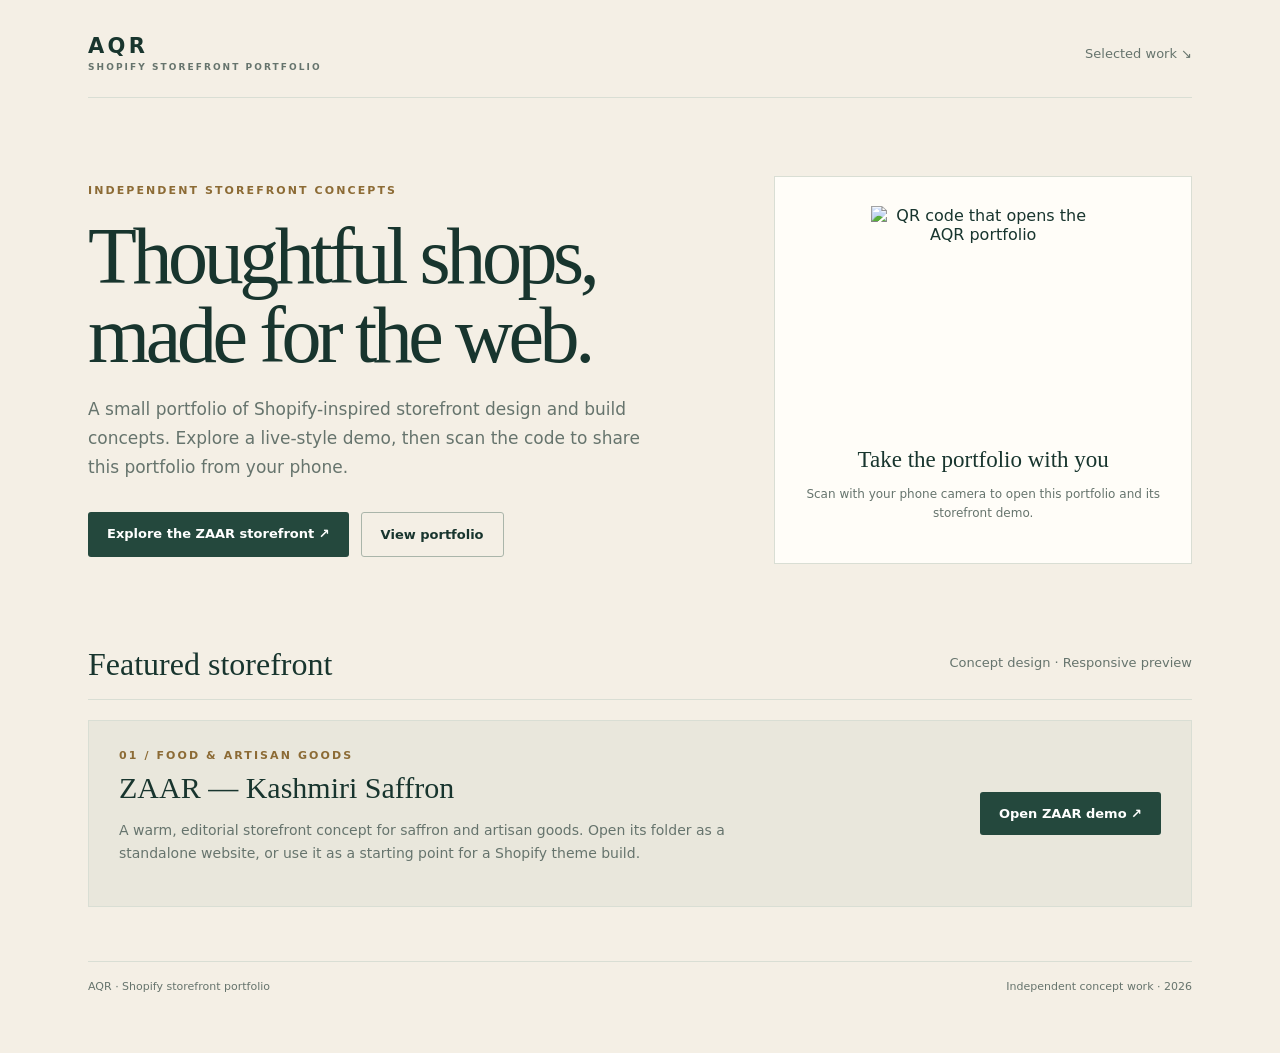
==== index.html @ f8a46d33 "Add initial HTML structure for portfolio page" ====
<!doctype html><html lang="en"><head><meta charset="utf-8"><meta name="viewport" content="width=device-width,initial-scale=1"><title>AQR — Shopify Storefront Portfolio</title><meta name="description" content="Explore AQR Shopify storefront concepts."><style>
:root{--ink:#18352e;--muted:#66746d;--paper:#f4efe5;--line:#d9ded4;--green:#24483d}*{box-sizing:border-box}body{margin:0;background:var(--paper);color:var(--ink);font-family:Inter,system-ui,sans-serif}a{color:inherit}.wrap{max-width:1160px;margin:auto;padding:26px 28px 60px}header{display:flex;justify-content:space-between;align-items:center;padding:8px 0 25px;border-bottom:1px solid var(--line)}.brand{font-size:21px;font-weight:850;letter-spacing:.16em;text-decoration:none}.brand small{display:block;font-size:9px;letter-spacing:.23em;color:var(--muted);margin-top:4px}.nav{font-size:13px;text-decoration:none;color:var(--muted)}.hero{display:grid;grid-template-columns:1.2fr .8fr;gap:60px;align-items:center;padding:78px 0}.eyebrow,.tag{font-size:11px;letter-spacing:.19em;text-transform:uppercase;color:#8c6b35;font-weight:750}h1{font-family:Georgia,serif;font-size:clamp(46px,7vw,80px);font-weight:500;letter-spacing:-.055em;line-height:.99;margin:20px 0}.intro{font-size:17px;line-height:1.7;max-width:570px;color:var(--muted)}.actions{display:flex;gap:12px;flex-wrap:wrap;margin-top:30px}.btn{display:inline-block;padding:14px 19px;border-radius:3px;font-size:13px;font-weight:700;text-decoration:none}.primary{background:var(--green);color:white}.secondary{border:1px solid #aab5aa}.qr{background:#fffdf8;padding:29px;text-align:center;border:1px solid var(--line)}.qr img{display:block;width:min(100%,224px);aspect-ratio:1;margin:0 auto 17px}.qr b{font:23px Georgia,serif}.qr p{font-size:12px;color:var(--muted);line-height:1.55}.head{display:flex;justify-content:space-between;align-items:end;border-bottom:1px solid var(--line);padding-bottom:16px;margin-bottom:20px}h2{font:500 32px Georgia,serif;margin:0}.head p{font-size:13px;color:var(--muted)}.project{display:grid;grid-template-columns:1fr auto;gap:24px;align-items:center;background:#e9e7dc;padding:28px 30px;border:1px solid var(--line)}h3{font:500 30px Georgia,serif;margin:9px 0}.project p{color:var(--muted);line-height:1.6;max-width:650px;font-size:14px}footer{margin-top:54px;padding-top:18px;border-top:1px solid var(--line);display:flex;justify-content:space-between;color:var(--muted);font-size:11px}@media(max-width:720px){.hero{grid-template-columns:1fr;gap:35px;padding:56px 0}.qr{max-width:360px}.head{display:block}.project{grid-template-columns:1fr}footer{gap:12px;flex-direction:column}}
</style></head><body><div class="wrap"><header><a class="brand" href="./">AQR<small>SHOPIFY STOREFRONT PORTFOLIO</small></a><a class="nav" href="#projects">Selected work ↘</a></header><main><section class="hero"><div><div class="eyebrow">Independent storefront concepts</div><h1>Thoughtful shops,<br>made for the web.</h1><p class="intro">A small portfolio of Shopify-inspired storefront design and build concepts. Explore a live-style demo, then scan the code to share this portfolio from your phone.</p><div class="actions"><a class="btn primary" href="./zaar/">Explore the ZAAR storefront ↗</a><a class="btn secondary" href="#projects">View portfolio</a></div></div><aside class="qr"><img id="portfolio-qr" alt="QR code that opens the AQR portfolio"><b>Take the portfolio with you</b><p>Scan with your phone camera to open this portfolio and its storefront demo.</p></aside></section><section id="projects"><div class="head"><h2>Featured storefront</h2><p>Concept design · Responsive preview</p></div><article class="project"><div><div class="tag">01 / Food &amp; artisan goods</div><h3>ZAAR — Kashmiri Saffron</h3><p>A warm, editorial storefront concept for saffron and artisan goods. Open its folder as a standalone website, or use it as a starting point for a Shopify theme build.</p></div><a class="btn primary" href="./zaar/">Open ZAAR demo ↗</a></article></section></main><footer><span>AQR · Shopify storefront portfolio</span><span>Independent concept work · 2026</span></footer></div><script>const url=new URL("./",location.href).href;document.getElementById("portfolio-qr").src="https://api.qrserver.com/v1/create-qr-code/?size=256x256&margin=8&data="+encodeURIComponent(url);</script></body></html>
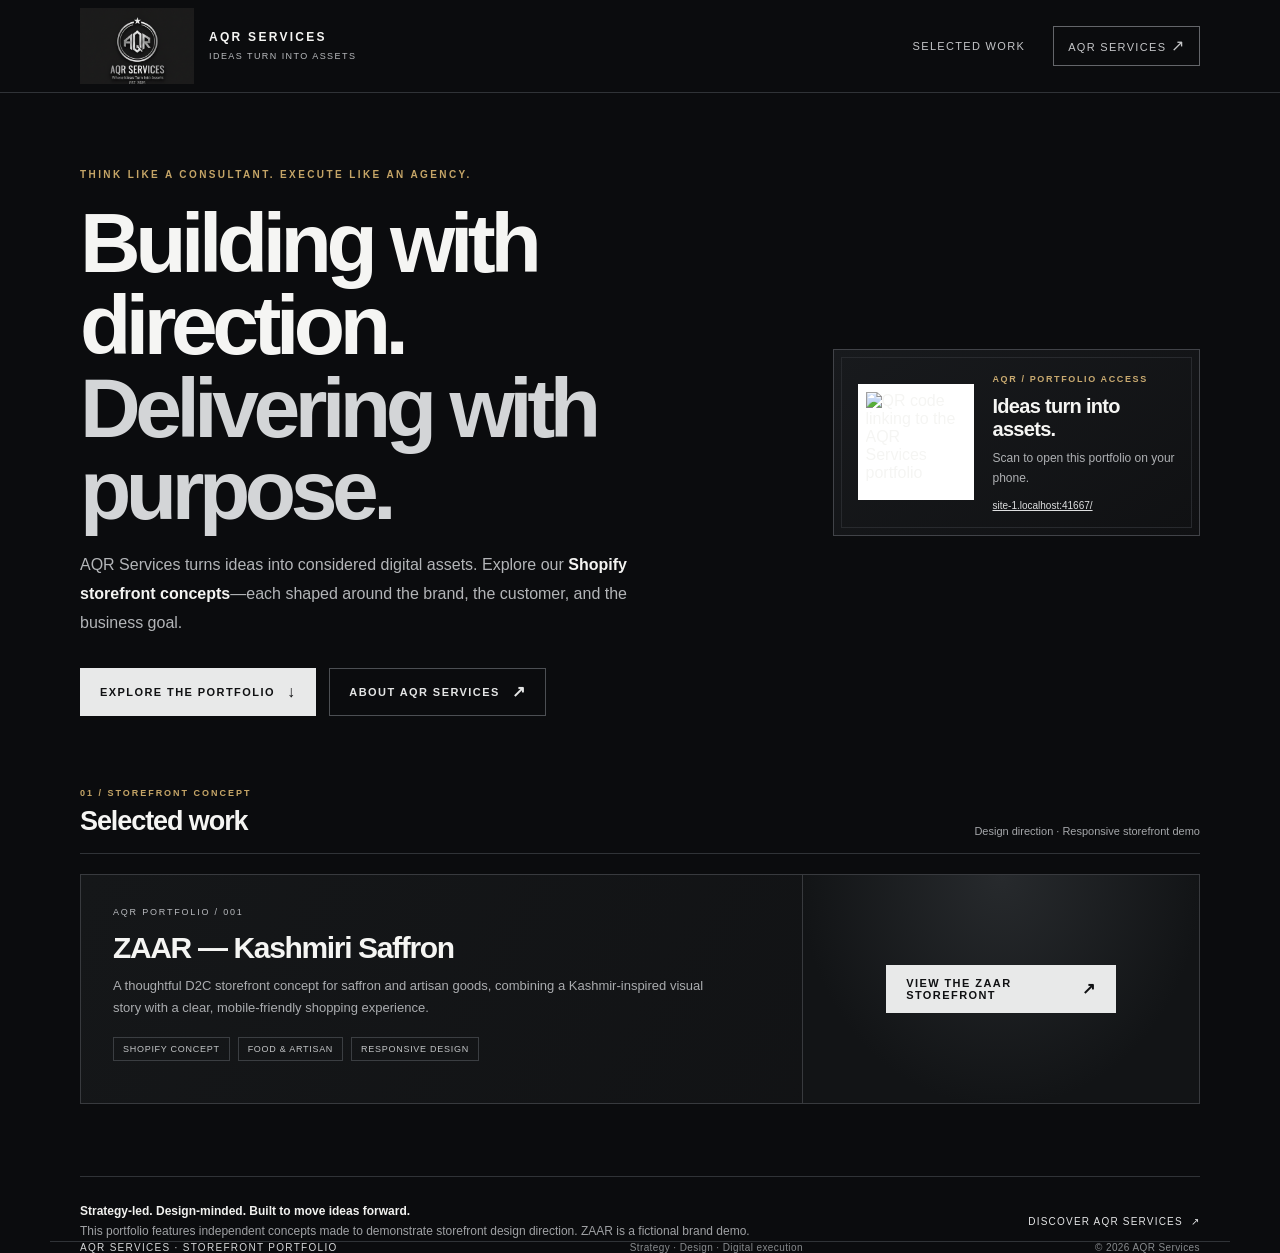
==== commit ca089fb3: "Update index.html" ====
--- a/index.html
+++ b/index.html
@@ -1,3 +1,48 @@
-<!doctype html><html lang="en"><head><meta charset="utf-8"><meta name="viewport" content="width=device-width,initial-scale=1"><title>AQR — Shopify Storefront Portfolio</title><meta name="description" content="Explore AQR Shopify storefront concepts."><style>
-:root{--ink:#18352e;--muted:#66746d;--paper:#f4efe5;--line:#d9ded4;--green:#24483d}*{box-sizing:border-box}body{margin:0;background:var(--paper);color:var(--ink);font-family:Inter,system-ui,sans-serif}a{color:inherit}.wrap{max-width:1160px;margin:auto;padding:26px 28px 60px}header{display:flex;justify-content:space-between;align-items:center;padding:8px 0 25px;border-bottom:1px solid var(--line)}.brand{font-size:21px;font-weight:850;letter-spacing:.16em;text-decoration:none}.brand small{display:block;font-size:9px;letter-spacing:.23em;color:var(--muted);margin-top:4px}.nav{font-size:13px;text-decoration:none;color:var(--muted)}.hero{display:grid;grid-template-columns:1.2fr .8fr;gap:60px;align-items:center;padding:78px 0}.eyebrow,.tag{font-size:11px;letter-spacing:.19em;text-transform:uppercase;color:#8c6b35;font-weight:750}h1{font-family:Georgia,serif;font-size:clamp(46px,7vw,80px);font-weight:500;letter-spacing:-.055em;line-height:.99;margin:20px 0}.intro{font-size:17px;line-height:1.7;max-width:570px;color:var(--muted)}.actions{display:flex;gap:12px;flex-wrap:wrap;margin-top:30px}.btn{display:inline-block;padding:14px 19px;border-radius:3px;font-size:13px;font-weight:700;text-decoration:none}.primary{background:var(--green);color:white}.secondary{border:1px solid #aab5aa}.qr{background:#fffdf8;padding:29px;text-align:center;border:1px solid var(--line)}.qr img{display:block;width:min(100%,224px);aspect-ratio:1;margin:0 auto 17px}.qr b{font:23px Georgia,serif}.qr p{font-size:12px;color:var(--muted);line-height:1.55}.head{display:flex;justify-content:space-between;align-items:end;border-bottom:1px solid var(--line);padding-bottom:16px;margin-bottom:20px}h2{font:500 32px Georgia,serif;margin:0}.head p{font-size:13px;color:var(--muted)}.project{display:grid;grid-template-columns:1fr auto;gap:24px;align-items:center;background:#e9e7dc;padding:28px 30px;border:1px solid var(--line)}h3{font:500 30px Georgia,serif;margin:9px 0}.project p{color:var(--muted);line-height:1.6;max-width:650px;font-size:14px}footer{margin-top:54px;padding-top:18px;border-top:1px solid var(--line);display:flex;justify-content:space-between;color:var(--muted);font-size:11px}@media(max-width:720px){.hero{grid-template-columns:1fr;gap:35px;padding:56px 0}.qr{max-width:360px}.head{display:block}.project{grid-template-columns:1fr}footer{gap:12px;flex-direction:column}}
-</style></head><body><div class="wrap"><header><a class="brand" href="./">AQR<small>SHOPIFY STOREFRONT PORTFOLIO</small></a><a class="nav" href="#projects">Selected work ↘</a></header><main><section class="hero"><div><div class="eyebrow">Independent storefront concepts</div><h1>Thoughtful shops,<br>made for the web.</h1><p class="intro">A small portfolio of Shopify-inspired storefront design and build concepts. Explore a live-style demo, then scan the code to share this portfolio from your phone.</p><div class="actions"><a class="btn primary" href="./zaar/">Explore the ZAAR storefront ↗</a><a class="btn secondary" href="#projects">View portfolio</a></div></div><aside class="qr"><img id="portfolio-qr" alt="QR code that opens the AQR portfolio"><b>Take the portfolio with you</b><p>Scan with your phone camera to open this portfolio and its storefront demo.</p></aside></section><section id="projects"><div class="head"><h2>Featured storefront</h2><p>Concept design · Responsive preview</p></div><article class="project"><div><div class="tag">01 / Food &amp; artisan goods</div><h3>ZAAR — Kashmiri Saffron</h3><p>A warm, editorial storefront concept for saffron and artisan goods. Open its folder as a standalone website, or use it as a starting point for a Shopify theme build.</p></div><a class="btn primary" href="./zaar/">Open ZAAR demo ↗</a></article></section></main><footer><span>AQR · Shopify storefront portfolio</span><span>Independent concept work · 2026</span></footer></div><script>const url=new URL("./",location.href).href;document.getElementById("portfolio-qr").src="https://api.qrserver.com/v1/create-qr-code/?size=256x256&margin=8&data="+encodeURIComponent(url);</script></body></html>
+<!doctype html>
+<html lang="en">
+<head>
+<meta charset="utf-8">
+<meta name="viewport" content="width=device-width,initial-scale=1">
+<meta name="theme-color" content="#0c0d0f">
+<meta name="description" content="AQR Services Shopify storefront portfolio: strategy-led concepts, design direction and storefront demos.">
+<title>AQR Services — Storefront Portfolio</title>
+<style>
+:root{color-scheme:dark;--bg:#0b0c0e;--surface:#111316;--surface2:#17191c;--line:#303337;--text:#f5f5f3;--muted:#a6a8ab;--silver:#d3d5d7;--accent:#c5a567;--max:1180px}
+*{box-sizing:border-box}html{scroll-behavior:smooth}body{margin:0;background:var(--bg);color:var(--text);font-family:Inter,Arial,sans-serif;-webkit-font-smoothing:antialiased}a{color:inherit}.shell{max-width:var(--max);padding:0 30px;margin:auto}
+.topbar{border-bottom:1px solid var(--line);background:#0b0c0e}.topbar-inner{min-height:92px;display:flex;align-items:center;justify-content:space-between;gap:28px}.identity{display:flex;align-items:center;gap:15px;text-decoration:none;min-width:0}.logo-window{position:relative;width:114px;height:76px;overflow:hidden;flex:none;background:#101113}.logo-window img{position:absolute;width:164px;height:164px;max-width:none;left:-25px;top:-39px;object-fit:cover}.wordmark{font-size:12px;line-height:1.4;font-weight:800;letter-spacing:.19em}.wordmark span{display:block;color:#b8babd;font-size:9px;font-weight:500;letter-spacing:.16em;margin-top:4px}.nav{display:flex;gap:28px;align-items:center}.nav a{font-size:11px;text-decoration:none;color:#c5c6c8;letter-spacing:.12em;text-transform:uppercase}.nav a:hover{color:#fff}.nav .site-link{border:1px solid #64666a;padding:11px 14px}
+.hero{display:grid;grid-template-columns:minmax(0,1.3fr) minmax(270px,.7fr);gap:70px;align-items:center;padding:76px 0 72px;min-height:475px}.eyebrow{font-size:10px;text-transform:uppercase;letter-spacing:.24em;color:var(--accent);font-weight:700}.hero h1{font-size:clamp(46px,7.4vw,84px);letter-spacing:-.065em;line-height:.98;margin:22px 0 20px;font-weight:760;max-width:760px}.hero h1 em{font-style:normal;color:var(--silver)}.lead{font-size:16px;line-height:1.8;color:#b3b5b8;max-width:600px}.lead strong{color:#f4f4f2;font-weight:600}.hero-actions{display:flex;align-items:center;gap:13px;flex-wrap:wrap;margin-top:30px}.btn{display:inline-flex;align-items:center;justify-content:center;gap:12px;min-height:48px;padding:0 19px;border:1px solid transparent;text-decoration:none;font-size:11px;text-transform:uppercase;letter-spacing:.13em;font-weight:750;transition:.2s}.btn-primary{background:#e8e9e9;color:#101113}.btn-primary:hover{background:#fff;transform:translateY(-2px)}.btn-quiet{border-color:#4c4f53;color:#e4e5e5}.btn-quiet:hover{border-color:#e4e5e5}.arrow{font-size:16px;line-height:1}
+.qr-panel{padding:24px;background:linear-gradient(145deg,#181a1d,#101113);border:1px solid #414348;position:relative}.qr-panel:before{content:"";position:absolute;inset:7px;border:1px solid #282a2e;pointer-events:none}.qr-inner{position:relative;display:grid;grid-template-columns:116px 1fr;gap:19px;align-items:center}.qr-frame{background:#fff;padding:8px;width:116px;height:116px}.qr-frame img{width:100%;height:100%;display:block}.qr-label{font-size:9px;text-transform:uppercase;letter-spacing:.18em;color:#c9aa70;font-weight:700}.qr-title{font-size:20px;line-height:1.16;letter-spacing:-.035em;font-weight:700;margin:11px 0 8px}.qr-copy{font-size:12px;line-height:1.6;color:#aeb0b3;margin:0}.qr-url{display:block;margin-top:12px;color:#dedfe0;font-size:10px;word-break:break-all}
+.section{padding:0 0 72px}.section-head{display:flex;justify-content:space-between;align-items:end;gap:20px;border-bottom:1px solid var(--line);padding-bottom:16px;margin-bottom:20px}.section-kicker{font-size:9px;text-transform:uppercase;letter-spacing:.22em;color:var(--accent);font-weight:700;margin-bottom:8px}.section-head h2{font-size:27px;letter-spacing:-.04em;margin:0;font-weight:650}.section-head p{font-size:11px;color:#a5a7aa;margin:0}
+.project{display:grid;grid-template-columns:1fr minmax(220px,.55fr);min-height:230px;border:1px solid #383a3e;background:linear-gradient(120deg,#151719,#101113);overflow:hidden}.project-info{padding:32px}.project-num{font-size:9px;letter-spacing:.2em;color:#b8babe;text-transform:uppercase}.project h3{font-size:30px;letter-spacing:-.045em;margin:14px 0 10px}.project p{font-size:13px;line-height:1.7;color:#aaacaf;max-width:620px;margin:0}.tags{display:flex;gap:8px;flex-wrap:wrap;margin-top:18px}.tags span{border:1px solid #3b3e42;color:#c3c5c7;padding:6px 9px;font-size:9px;letter-spacing:.08em;text-transform:uppercase}.project-action{border-left:1px solid #383a3e;padding:30px;display:flex;align-items:center;justify-content:center;background:radial-gradient(ellipse at 50% 0%,#272a2d 0,#121416 72%)}.project-action .btn{width:100%;max-width:230px}
+.brand-note{display:grid;grid-template-columns:1fr auto;gap:24px;align-items:center;border-top:1px solid var(--line);padding:24px 0 0;color:#9fa1a4;font-size:12px;line-height:1.7}.brand-note strong{color:#f1f1ef}.brand-note a{font-size:10px;text-transform:uppercase;letter-spacing:.12em;text-decoration:none;color:#e3e4e5;white-space:nowrap}
+footer{border-top:1px solid var(--line);padding:20px 0 30px;display:flex;justify-content:space-between;gap:18px;color:#888b8e;font-size:10px;letter-spacing:.04em}.footer-brand{color:#d6d7d8;letter-spacing:.13em;text-transform:uppercase}
+@media(max-width:760px){.shell{padding:0 20px}.topbar-inner{min-height:78px}.logo-window{width:90px;height:64px}.logo-window img{width:142px;height:142px;left:-26px;top:-36px}.nav{gap:14px}.nav a:not(.site-link){display:none}.hero{grid-template-columns:1fr;gap:34px;padding:55px 0 48px;min-height:auto}.hero h1{font-size:clamp(45px,13vw,68px)}.qr-panel{max-width:460px}.section{padding-bottom:52px}.section-head{align-items:start;flex-direction:column;gap:8px}.project{grid-template-columns:1fr}.project-info{padding:25px}.project-action{border-left:0;border-top:1px solid #383a3e;justify-content:flex-start;padding:22px 25px}.project-action .btn{max-width:none}.brand-note{grid-template-columns:1fr;gap:12px}.brand-note a{justify-self:start}footer{flex-direction:column}}
+@media(max-width:420px){.qr-panel{padding:17px}.qr-inner{grid-template-columns:96px 1fr;gap:13px}.qr-frame{width:96px;height:96px}.qr-title{font-size:17px}.qr-copy{font-size:11px}.wordmark{font-size:10px}.logo-window{width:78px}}
+</style>
+</head>
+<body>
+<header class="topbar"><div class="shell topbar-inner">
+<a class="identity" href="./" aria-label="AQR Services portfolio homepage"><span class="logo-window"><img src="./aqr-primary-logo.png" alt="AQR Services logo"></span><span class="wordmark">AQR SERVICES<span>IDEAS TURN INTO ASSETS</span></span></a>
+<nav class="nav" aria-label="Main navigation"><a href="#work">Selected work</a><a class="site-link" href="https://aqrservices.in/" target="_blank" rel="noopener">AQR Services <span class="arrow">↗</span></a></nav>
+</div></header>
+<main class="shell">
+<section class="hero">
+<div><div class="eyebrow">Think like a consultant. Execute like an agency.</div><h1>Building with direction.<br><em>Delivering with purpose.</em></h1><p class="lead">AQR Services turns ideas into considered digital assets. Explore our <strong>Shopify storefront concepts</strong>—each shaped around the brand, the customer, and the business goal.</p><div class="hero-actions"><a class="btn btn-primary" href="#work">Explore the portfolio <span class="arrow">↓</span></a><a class="btn btn-quiet" href="https://aqrservices.in/" target="_blank" rel="noopener">About AQR Services <span class="arrow">↗</span></a></div></div>
+<aside class="qr-panel" aria-label="Share this portfolio by QR code"><div class="qr-inner"><div class="qr-frame"><img id="portfolio-qr" alt="QR code linking to the AQR Services portfolio"></div><div><div class="qr-label">AQR / Portfolio access</div><div class="qr-title">Ideas turn into assets.</div><p class="qr-copy">Scan to open this portfolio on your phone.</p><a class="qr-url" id="portfolio-url" href="./">Loading portfolio link…</a></div></div></aside>
+</section>
+<section class="section" id="work"><div class="section-head"><div><div class="section-kicker">01 / Storefront concept</div><h2>Selected work</h2></div><p>Design direction · Responsive storefront demo</p></div>
+<article class="project"><div class="project-info"><div class="project-num">AQR Portfolio / 001</div><h3>ZAAR — Kashmiri Saffron</h3><p>A thoughtful D2C storefront concept for saffron and artisan goods, combining a Kashmir-inspired visual story with a clear, mobile-friendly shopping experience.</p><div class="tags"><span>Shopify concept</span><span>Food &amp; artisan</span><span>Responsive design</span></div></div><div class="project-action"><a class="btn btn-primary" href="./zaar/">View the ZAAR storefront <span class="arrow">↗</span></a></div></article>
+</section>
+<div class="brand-note"><div><strong>Strategy-led. Design-minded. Built to move ideas forward.</strong><br>This portfolio features independent concepts made to demonstrate storefront design direction. ZAAR is a fictional brand demo.</div><a href="https://aqrservices.in/" target="_blank" rel="noopener">Discover AQR Services&nbsp; ↗</a></div>
+</main>
+<footer class="shell"><span class="footer-brand">AQR Services · Storefront Portfolio</span><span>Strategy · Design · Digital execution</span><span>© 2026 AQR Services</span></footer>
+<script>
+const pageUrl=new URL("./",location.href).href;
+const qrUrl="https://api.qrserver.com/v1/create-qr-code/?size=256x256&margin=6&data="+encodeURIComponent(pageUrl);
+document.getElementById("portfolio-qr").src=qrUrl;
+const urlLabel=document.getElementById("portfolio-url");
+urlLabel.href=pageUrl;
+urlLabel.textContent=new URL(pageUrl).host+new URL(pageUrl).pathname;
+</script>
+</body>
+</html>
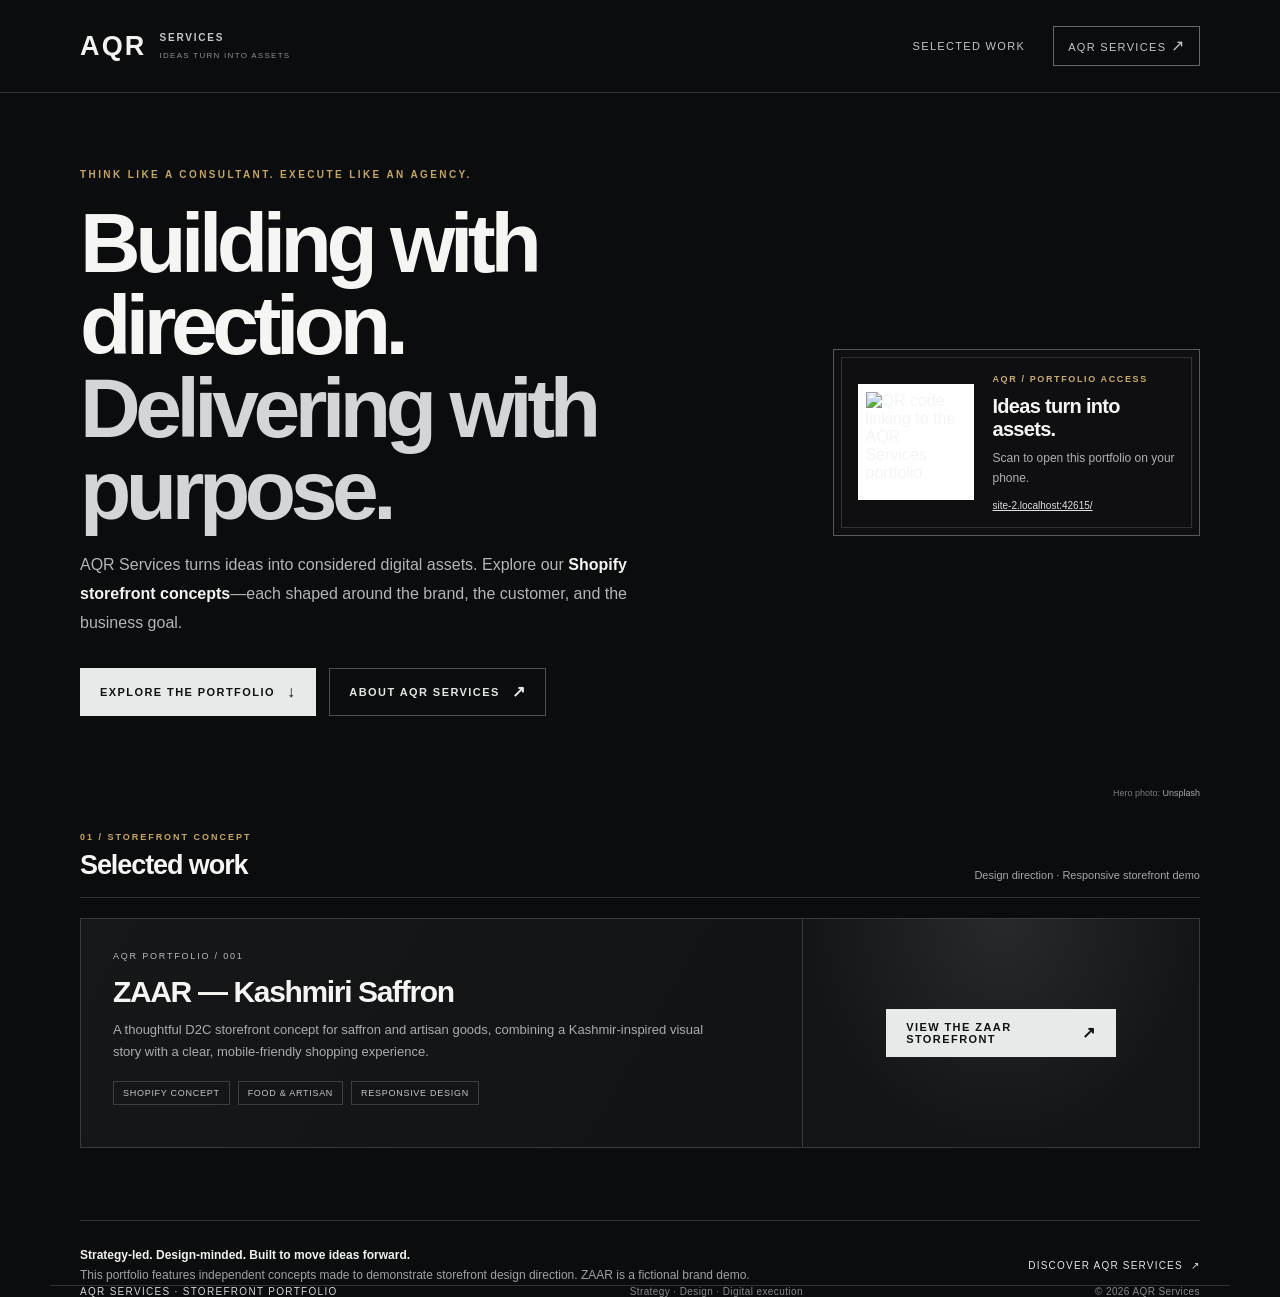
==== commit 4a0373a6: "Use a photo hero and simplify the AQR header" ====
--- a/index.html
+++ b/index.html
@@ -9,20 +9,22 @@
 <style>
 :root{color-scheme:dark;--bg:#0b0c0e;--surface:#111316;--surface2:#17191c;--line:#303337;--text:#f5f5f3;--muted:#a6a8ab;--silver:#d3d5d7;--accent:#c5a567;--max:1180px}
 *{box-sizing:border-box}html{scroll-behavior:smooth}body{margin:0;background:var(--bg);color:var(--text);font-family:Inter,Arial,sans-serif;-webkit-font-smoothing:antialiased}a{color:inherit}.shell{max-width:var(--max);padding:0 30px;margin:auto}
-.topbar{border-bottom:1px solid var(--line);background:#0b0c0e}.topbar-inner{min-height:92px;display:flex;align-items:center;justify-content:space-between;gap:28px}.identity{display:flex;align-items:center;gap:15px;text-decoration:none;min-width:0}.logo-window{position:relative;width:114px;height:76px;overflow:hidden;flex:none;background:#101113}.logo-window img{position:absolute;width:164px;height:164px;max-width:none;left:-25px;top:-39px;object-fit:cover}.wordmark{font-size:12px;line-height:1.4;font-weight:800;letter-spacing:.19em}.wordmark span{display:block;color:#b8babd;font-size:9px;font-weight:500;letter-spacing:.16em;margin-top:4px}.nav{display:flex;gap:28px;align-items:center}.nav a{font-size:11px;text-decoration:none;color:#c5c6c8;letter-spacing:.12em;text-transform:uppercase}.nav a:hover{color:#fff}.nav .site-link{border:1px solid #64666a;padding:11px 14px}
-.hero{display:grid;grid-template-columns:minmax(0,1.3fr) minmax(270px,.7fr);gap:70px;align-items:center;padding:76px 0 72px;min-height:475px}.eyebrow{font-size:10px;text-transform:uppercase;letter-spacing:.24em;color:var(--accent);font-weight:700}.hero h1{font-size:clamp(46px,7.4vw,84px);letter-spacing:-.065em;line-height:.98;margin:22px 0 20px;font-weight:760;max-width:760px}.hero h1 em{font-style:normal;color:var(--silver)}.lead{font-size:16px;line-height:1.8;color:#b3b5b8;max-width:600px}.lead strong{color:#f4f4f2;font-weight:600}.hero-actions{display:flex;align-items:center;gap:13px;flex-wrap:wrap;margin-top:30px}.btn{display:inline-flex;align-items:center;justify-content:center;gap:12px;min-height:48px;padding:0 19px;border:1px solid transparent;text-decoration:none;font-size:11px;text-transform:uppercase;letter-spacing:.13em;font-weight:750;transition:.2s}.btn-primary{background:#e8e9e9;color:#101113}.btn-primary:hover{background:#fff;transform:translateY(-2px)}.btn-quiet{border-color:#4c4f53;color:#e4e5e5}.btn-quiet:hover{border-color:#e4e5e5}.arrow{font-size:16px;line-height:1}
-.qr-panel{padding:24px;background:linear-gradient(145deg,#181a1d,#101113);border:1px solid #414348;position:relative}.qr-panel:before{content:"";position:absolute;inset:7px;border:1px solid #282a2e;pointer-events:none}.qr-inner{position:relative;display:grid;grid-template-columns:116px 1fr;gap:19px;align-items:center}.qr-frame{background:#fff;padding:8px;width:116px;height:116px}.qr-frame img{width:100%;height:100%;display:block}.qr-label{font-size:9px;text-transform:uppercase;letter-spacing:.18em;color:#c9aa70;font-weight:700}.qr-title{font-size:20px;line-height:1.16;letter-spacing:-.035em;font-weight:700;margin:11px 0 8px}.qr-copy{font-size:12px;line-height:1.6;color:#aeb0b3;margin:0}.qr-url{display:block;margin-top:12px;color:#dedfe0;font-size:10px;word-break:break-all}
+.topbar{border-bottom:1px solid var(--line);background:#0b0c0e}.topbar-inner{min-height:92px;display:flex;align-items:center;justify-content:space-between;gap:28px}.identity{display:flex;align-items:center;gap:13px;text-decoration:none;min-width:0}.monogram{font-size:27px;font-weight:900;letter-spacing:.08em;color:#f2f2f0}.wordmark{font-size:10px;line-height:1.4;font-weight:700;letter-spacing:.18em;color:#c5c7c9;text-transform:uppercase}.wordmark span{display:block;color:#8d9093;font-size:8px;font-weight:500;letter-spacing:.16em;margin-top:5px}.nav{display:flex;gap:28px;align-items:center}.nav a{font-size:11px;text-decoration:none;color:#c5c6c8;letter-spacing:.12em;text-transform:uppercase}.nav a:hover{color:#fff}.nav .site-link{border:1px solid #64666a;padding:11px 14px}
+.hero{position:relative;isolation:isolate;display:grid;grid-template-columns:minmax(0,1.3fr) minmax(270px,.7fr);gap:70px;align-items:center;padding:76px 0 72px;min-height:490px}.hero:before{content:"";position:absolute;z-index:-1;top:0;bottom:0;left:50%;transform:translateX(-50vw);width:100vw;background-image:linear-gradient(90deg,#0b0c0e 0%,rgba(11,12,14,.96) 28%,rgba(11,12,14,.76) 58%,rgba(11,12,14,.58) 100%),linear-gradient(0deg,#0b0c0e 0%,rgba(11,12,14,.08) 38%,rgba(11,12,14,.22) 100%),url("https://images.unsplash.com/photo-1691073121676-1ab3a6d3d743?auto=format&fit=crop&w=1800&q=80");background-size:cover;background-position:center,right center;background-repeat:no-repeat}
+.eyebrow{font-size:10px;text-transform:uppercase;letter-spacing:.24em;color:var(--accent);font-weight:700}.hero h1{font-size:clamp(46px,7.4vw,84px);letter-spacing:-.065em;line-height:.98;margin:22px 0 20px;font-weight:760;max-width:760px}.hero h1 em{font-style:normal;color:var(--silver)}.lead{font-size:16px;line-height:1.8;color:#b3b5b8;max-width:600px}.lead strong{color:#f4f4f2;font-weight:600}.hero-actions{display:flex;align-items:center;gap:13px;flex-wrap:wrap;margin-top:30px}.btn{display:inline-flex;align-items:center;justify-content:center;gap:12px;min-height:48px;padding:0 19px;border:1px solid transparent;text-decoration:none;font-size:11px;text-transform:uppercase;letter-spacing:.13em;font-weight:750;transition:.2s}.btn-primary{background:#e8e9e9;color:#101113}.btn-primary:hover{background:#fff;transform:translateY(-2px)}.btn-quiet{border-color:#4c4f53;color:#e4e5e5}.btn-quiet:hover{border-color:#e4e5e5}.arrow{font-size:16px;line-height:1}
+.qr-panel{padding:24px;background:rgba(16,17,19,.88);backdrop-filter:blur(8px);border:1px solid #55585d;position:relative}.qr-panel:before{content:"";position:absolute;inset:7px;border:1px solid #303236;pointer-events:none}.qr-inner{position:relative;display:grid;grid-template-columns:116px 1fr;gap:19px;align-items:center}.qr-frame{background:#fff;padding:8px;width:116px;height:116px}.qr-frame img{width:100%;height:100%;display:block}.qr-label{font-size:9px;text-transform:uppercase;letter-spacing:.18em;color:#c9aa70;font-weight:700}.qr-title{font-size:20px;line-height:1.16;letter-spacing:-.035em;font-weight:700;margin:11px 0 8px}.qr-copy{font-size:12px;line-height:1.6;color:#aeb0b3;margin:0}.qr-url{display:block;margin-top:12px;color:#dedfe0;font-size:10px;word-break:break-all}
+.photo-credit{font-size:9px;color:#777b80;text-align:right;padding:0 0 34px}.photo-credit a{color:#a6a8ab;text-decoration:none}.photo-credit a:hover{color:#fff}
 .section{padding:0 0 72px}.section-head{display:flex;justify-content:space-between;align-items:end;gap:20px;border-bottom:1px solid var(--line);padding-bottom:16px;margin-bottom:20px}.section-kicker{font-size:9px;text-transform:uppercase;letter-spacing:.22em;color:var(--accent);font-weight:700;margin-bottom:8px}.section-head h2{font-size:27px;letter-spacing:-.04em;margin:0;font-weight:650}.section-head p{font-size:11px;color:#a5a7aa;margin:0}
 .project{display:grid;grid-template-columns:1fr minmax(220px,.55fr);min-height:230px;border:1px solid #383a3e;background:linear-gradient(120deg,#151719,#101113);overflow:hidden}.project-info{padding:32px}.project-num{font-size:9px;letter-spacing:.2em;color:#b8babe;text-transform:uppercase}.project h3{font-size:30px;letter-spacing:-.045em;margin:14px 0 10px}.project p{font-size:13px;line-height:1.7;color:#aaacaf;max-width:620px;margin:0}.tags{display:flex;gap:8px;flex-wrap:wrap;margin-top:18px}.tags span{border:1px solid #3b3e42;color:#c3c5c7;padding:6px 9px;font-size:9px;letter-spacing:.08em;text-transform:uppercase}.project-action{border-left:1px solid #383a3e;padding:30px;display:flex;align-items:center;justify-content:center;background:radial-gradient(ellipse at 50% 0%,#272a2d 0,#121416 72%)}.project-action .btn{width:100%;max-width:230px}
 .brand-note{display:grid;grid-template-columns:1fr auto;gap:24px;align-items:center;border-top:1px solid var(--line);padding:24px 0 0;color:#9fa1a4;font-size:12px;line-height:1.7}.brand-note strong{color:#f1f1ef}.brand-note a{font-size:10px;text-transform:uppercase;letter-spacing:.12em;text-decoration:none;color:#e3e4e5;white-space:nowrap}
 footer{border-top:1px solid var(--line);padding:20px 0 30px;display:flex;justify-content:space-between;gap:18px;color:#888b8e;font-size:10px;letter-spacing:.04em}.footer-brand{color:#d6d7d8;letter-spacing:.13em;text-transform:uppercase}
-@media(max-width:760px){.shell{padding:0 20px}.topbar-inner{min-height:78px}.logo-window{width:90px;height:64px}.logo-window img{width:142px;height:142px;left:-26px;top:-36px}.nav{gap:14px}.nav a:not(.site-link){display:none}.hero{grid-template-columns:1fr;gap:34px;padding:55px 0 48px;min-height:auto}.hero h1{font-size:clamp(45px,13vw,68px)}.qr-panel{max-width:460px}.section{padding-bottom:52px}.section-head{align-items:start;flex-direction:column;gap:8px}.project{grid-template-columns:1fr}.project-info{padding:25px}.project-action{border-left:0;border-top:1px solid #383a3e;justify-content:flex-start;padding:22px 25px}.project-action .btn{max-width:none}.brand-note{grid-template-columns:1fr;gap:12px}.brand-note a{justify-self:start}footer{flex-direction:column}}
-@media(max-width:420px){.qr-panel{padding:17px}.qr-inner{grid-template-columns:96px 1fr;gap:13px}.qr-frame{width:96px;height:96px}.qr-title{font-size:17px}.qr-copy{font-size:11px}.wordmark{font-size:10px}.logo-window{width:78px}}
+@media(max-width:760px){.shell{padding:0 20px}.topbar-inner{min-height:78px}.nav{gap:14px}.nav a:not(.site-link){display:none}.hero{grid-template-columns:1fr;gap:34px;padding:55px 0 35px;min-height:auto}.hero:before{background-image:linear-gradient(90deg,rgba(11,12,14,.94),rgba(11,12,14,.74)),linear-gradient(0deg,#0b0c0e 0%,transparent 55%),url("https://images.unsplash.com/photo-1691073121676-1ab3a6d3d743?auto=format&fit=crop&w=1200&q=80");background-position:center,right center}.hero h1{font-size:clamp(45px,13vw,68px)}.qr-panel{max-width:460px}.photo-credit{padding-bottom:28px}.section{padding-bottom:52px}.section-head{align-items:start;flex-direction:column;gap:8px}.project{grid-template-columns:1fr}.project-info{padding:25px}.project-action{border-left:0;border-top:1px solid #383a3e;justify-content:flex-start;padding:22px 25px}.project-action .btn{max-width:none}.brand-note{grid-template-columns:1fr;gap:12px}.brand-note a{justify-self:start}footer{flex-direction:column}}
+@media(max-width:420px){.qr-panel{padding:17px}.qr-inner{grid-template-columns:96px 1fr;gap:13px}.qr-frame{width:96px;height:96px}.qr-title{font-size:17px}.qr-copy{font-size:11px}.monogram{font-size:23px}}
 </style>
 </head>
 <body>
 <header class="topbar"><div class="shell topbar-inner">
-<a class="identity" href="./" aria-label="AQR Services portfolio homepage"><span class="logo-window"><img src="./aqr-primary-logo.png" alt="AQR Services logo"></span><span class="wordmark">AQR SERVICES<span>IDEAS TURN INTO ASSETS</span></span></a>
+<a class="identity" href="./" aria-label="AQR Services portfolio homepage"><span class="monogram">AQR</span><span class="wordmark">Services<span>Ideas turn into assets</span></span></a>
 <nav class="nav" aria-label="Main navigation"><a href="#work">Selected work</a><a class="site-link" href="https://aqrservices.in/" target="_blank" rel="noopener">AQR Services <span class="arrow">↗</span></a></nav>
 </div></header>
 <main class="shell">
@@ -30,6 +32,7 @@
 <div><div class="eyebrow">Think like a consultant. Execute like an agency.</div><h1>Building with direction.<br><em>Delivering with purpose.</em></h1><p class="lead">AQR Services turns ideas into considered digital assets. Explore our <strong>Shopify storefront concepts</strong>—each shaped around the brand, the customer, and the business goal.</p><div class="hero-actions"><a class="btn btn-primary" href="#work">Explore the portfolio <span class="arrow">↓</span></a><a class="btn btn-quiet" href="https://aqrservices.in/" target="_blank" rel="noopener">About AQR Services <span class="arrow">↗</span></a></div></div>
 <aside class="qr-panel" aria-label="Share this portfolio by QR code"><div class="qr-inner"><div class="qr-frame"><img id="portfolio-qr" alt="QR code linking to the AQR Services portfolio"></div><div><div class="qr-label">AQR / Portfolio access</div><div class="qr-title">Ideas turn into assets.</div><p class="qr-copy">Scan to open this portfolio on your phone.</p><a class="qr-url" id="portfolio-url" href="./">Loading portfolio link…</a></div></div></aside>
 </section>
+<div class="photo-credit">Hero photo: <a href="https://unsplash.com/es/fotos/una-computadora-portatil-sentada-encima-de-un-escritorio-de-madera-jpHkIA2q9mE" target="_blank" rel="noopener">Unsplash</a></div>
 <section class="section" id="work"><div class="section-head"><div><div class="section-kicker">01 / Storefront concept</div><h2>Selected work</h2></div><p>Design direction · Responsive storefront demo</p></div>
 <article class="project"><div class="project-info"><div class="project-num">AQR Portfolio / 001</div><h3>ZAAR — Kashmiri Saffron</h3><p>A thoughtful D2C storefront concept for saffron and artisan goods, combining a Kashmir-inspired visual story with a clear, mobile-friendly shopping experience.</p><div class="tags"><span>Shopify concept</span><span>Food &amp; artisan</span><span>Responsive design</span></div></div><div class="project-action"><a class="btn btn-primary" href="./zaar/">View the ZAAR storefront <span class="arrow">↗</span></a></div></article>
 </section>
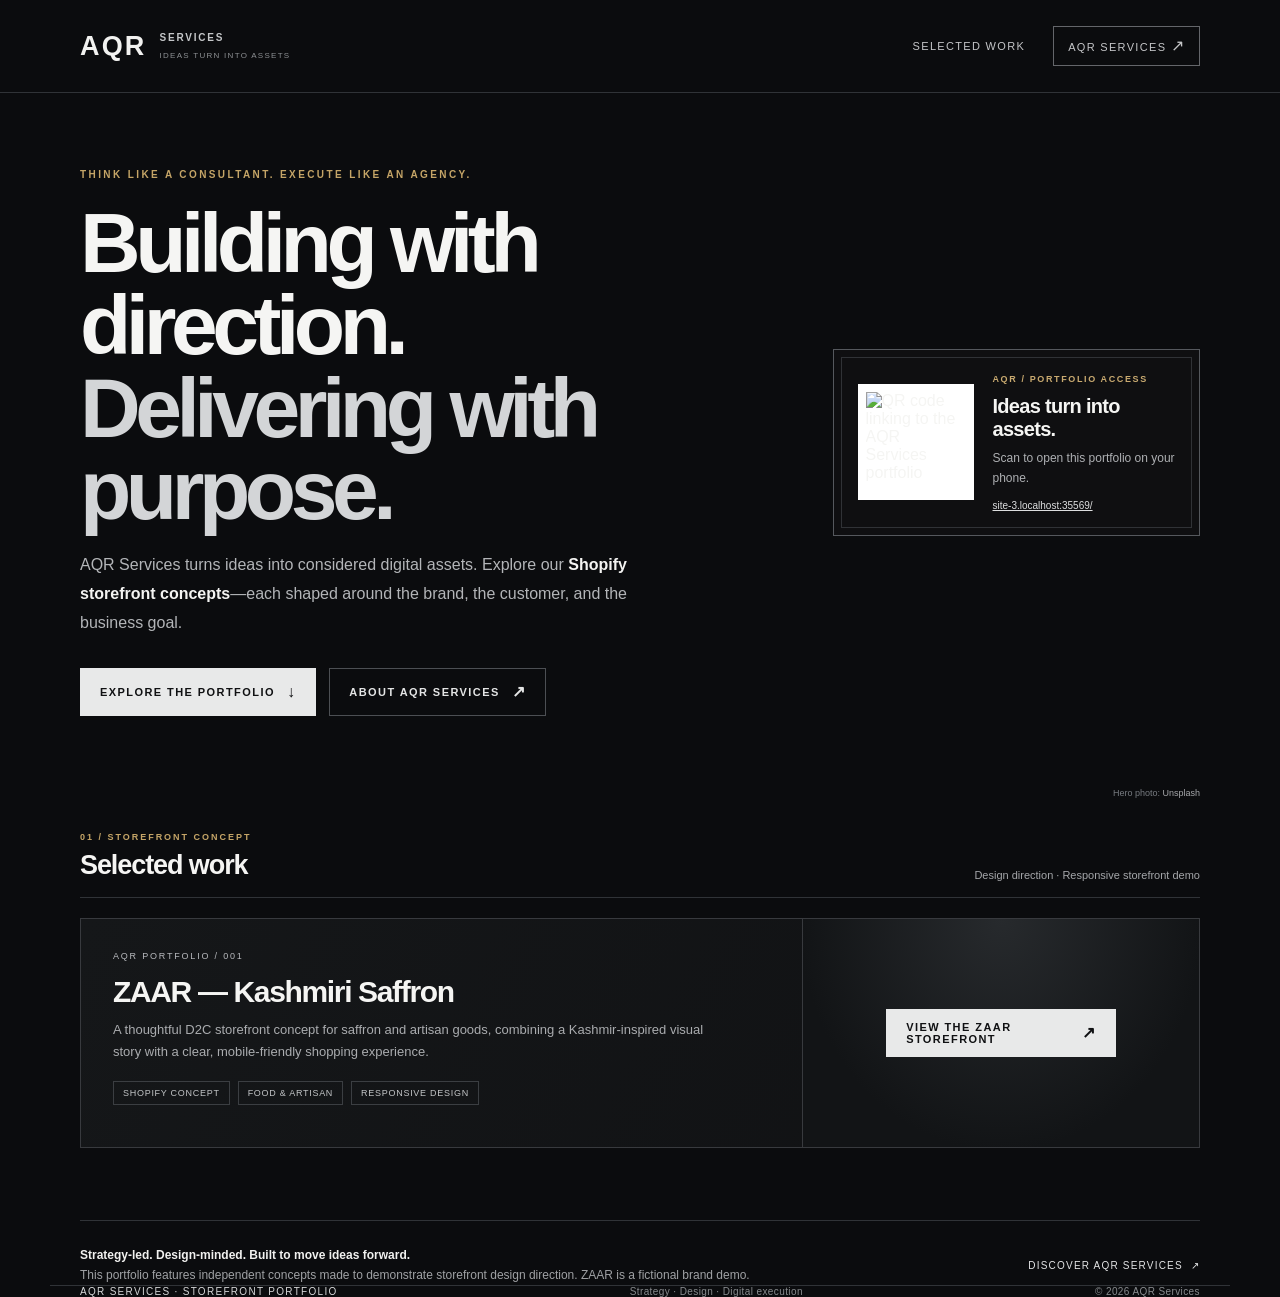
==== commit e851d0c7: "Prevent horizontal scroll on photo hero" ====
--- a/index.html
+++ b/index.html
@@ -8,7 +8,7 @@
 <title>AQR Services — Storefront Portfolio</title>
 <style>
 :root{color-scheme:dark;--bg:#0b0c0e;--surface:#111316;--surface2:#17191c;--line:#303337;--text:#f5f5f3;--muted:#a6a8ab;--silver:#d3d5d7;--accent:#c5a567;--max:1180px}
-*{box-sizing:border-box}html{scroll-behavior:smooth}body{margin:0;background:var(--bg);color:var(--text);font-family:Inter,Arial,sans-serif;-webkit-font-smoothing:antialiased}a{color:inherit}.shell{max-width:var(--max);padding:0 30px;margin:auto}
+*{box-sizing:border-box}html{scroll-behavior:smooth}body{margin:0;overflow-x:hidden;background:var(--bg);color:var(--text);font-family:Inter,Arial,sans-serif;-webkit-font-smoothing:antialiased}a{color:inherit}.shell{max-width:var(--max);padding:0 30px;margin:auto}
 .topbar{border-bottom:1px solid var(--line);background:#0b0c0e}.topbar-inner{min-height:92px;display:flex;align-items:center;justify-content:space-between;gap:28px}.identity{display:flex;align-items:center;gap:13px;text-decoration:none;min-width:0}.monogram{font-size:27px;font-weight:900;letter-spacing:.08em;color:#f2f2f0}.wordmark{font-size:10px;line-height:1.4;font-weight:700;letter-spacing:.18em;color:#c5c7c9;text-transform:uppercase}.wordmark span{display:block;color:#8d9093;font-size:8px;font-weight:500;letter-spacing:.16em;margin-top:5px}.nav{display:flex;gap:28px;align-items:center}.nav a{font-size:11px;text-decoration:none;color:#c5c6c8;letter-spacing:.12em;text-transform:uppercase}.nav a:hover{color:#fff}.nav .site-link{border:1px solid #64666a;padding:11px 14px}
 .hero{position:relative;isolation:isolate;display:grid;grid-template-columns:minmax(0,1.3fr) minmax(270px,.7fr);gap:70px;align-items:center;padding:76px 0 72px;min-height:490px}.hero:before{content:"";position:absolute;z-index:-1;top:0;bottom:0;left:50%;transform:translateX(-50vw);width:100vw;background-image:linear-gradient(90deg,#0b0c0e 0%,rgba(11,12,14,.96) 28%,rgba(11,12,14,.76) 58%,rgba(11,12,14,.58) 100%),linear-gradient(0deg,#0b0c0e 0%,rgba(11,12,14,.08) 38%,rgba(11,12,14,.22) 100%),url("https://images.unsplash.com/photo-1691073121676-1ab3a6d3d743?auto=format&fit=crop&w=1800&q=80");background-size:cover;background-position:center,right center;background-repeat:no-repeat}
 .eyebrow{font-size:10px;text-transform:uppercase;letter-spacing:.24em;color:var(--accent);font-weight:700}.hero h1{font-size:clamp(46px,7.4vw,84px);letter-spacing:-.065em;line-height:.98;margin:22px 0 20px;font-weight:760;max-width:760px}.hero h1 em{font-style:normal;color:var(--silver)}.lead{font-size:16px;line-height:1.8;color:#b3b5b8;max-width:600px}.lead strong{color:#f4f4f2;font-weight:600}.hero-actions{display:flex;align-items:center;gap:13px;flex-wrap:wrap;margin-top:30px}.btn{display:inline-flex;align-items:center;justify-content:center;gap:12px;min-height:48px;padding:0 19px;border:1px solid transparent;text-decoration:none;font-size:11px;text-transform:uppercase;letter-spacing:.13em;font-weight:750;transition:.2s}.btn-primary{background:#e8e9e9;color:#101113}.btn-primary:hover{background:#fff;transform:translateY(-2px)}.btn-quiet{border-color:#4c4f53;color:#e4e5e5}.btn-quiet:hover{border-color:#e4e5e5}.arrow{font-size:16px;line-height:1}
